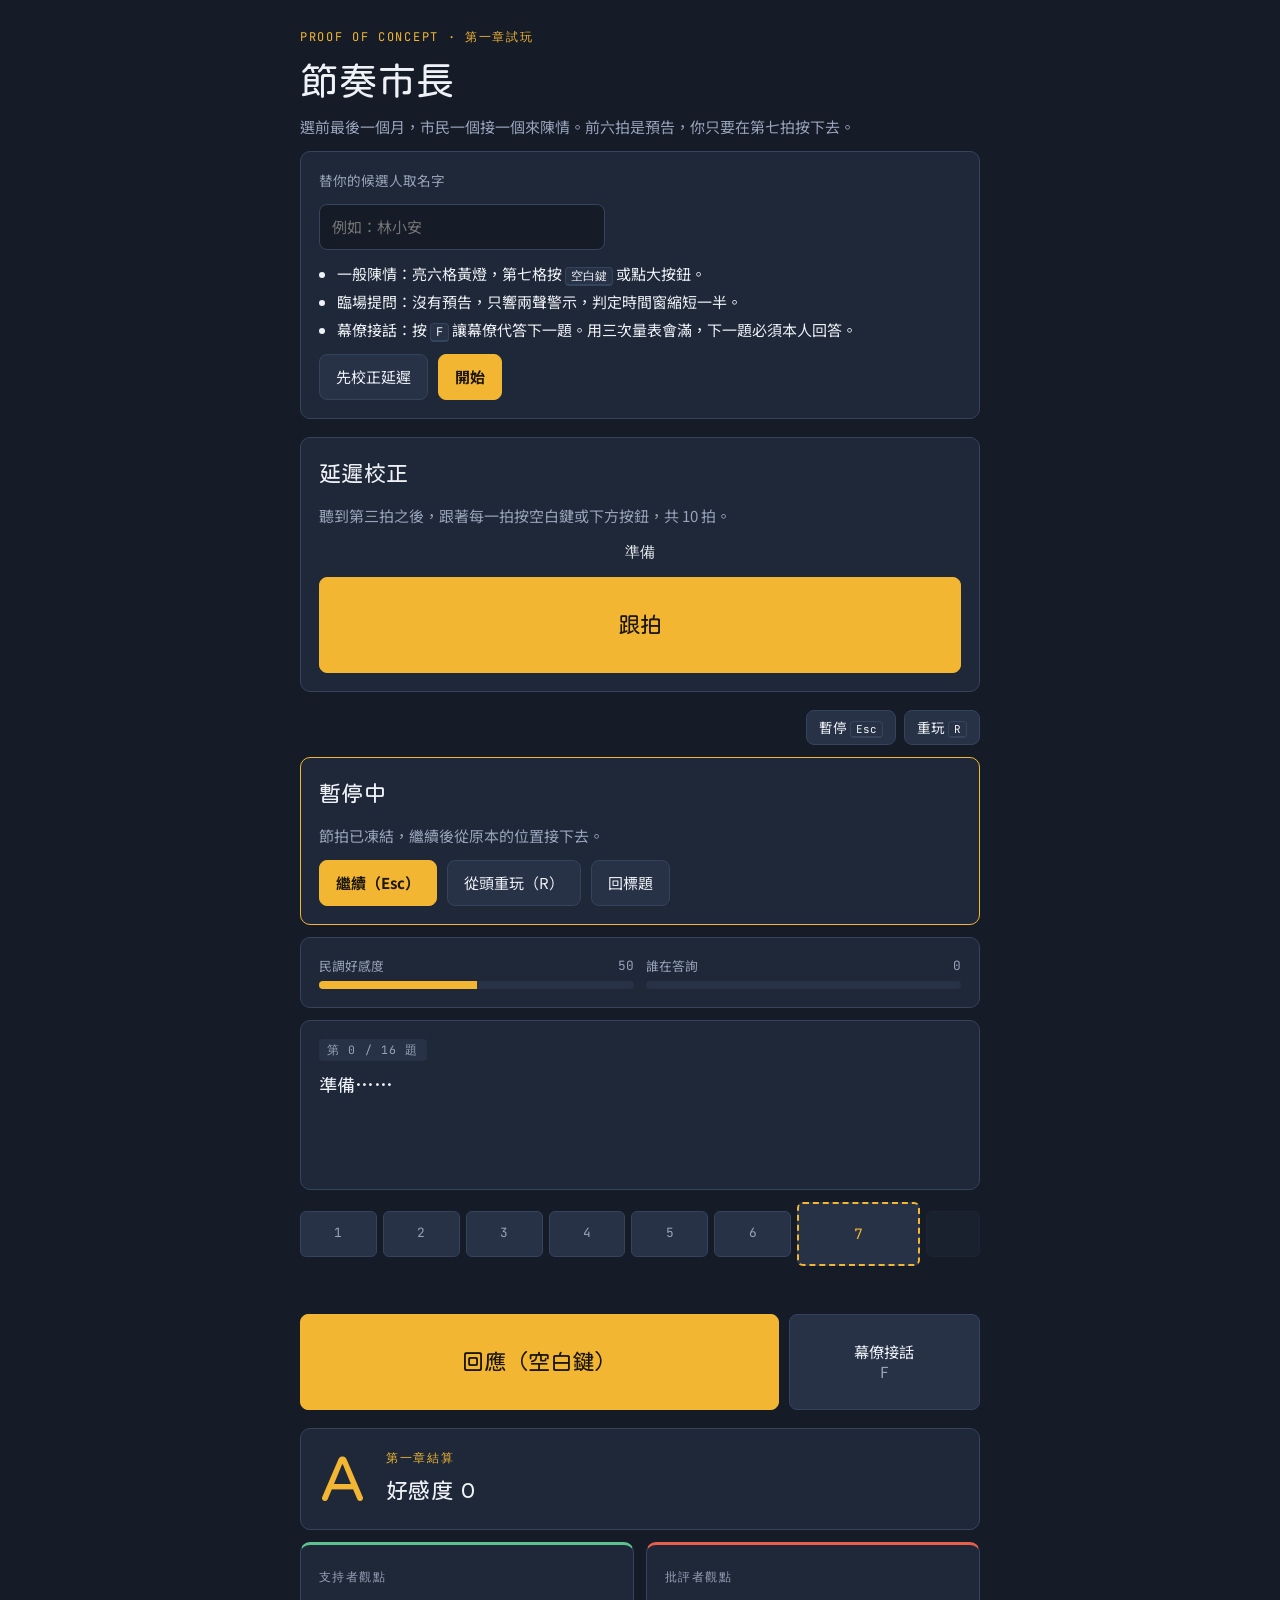
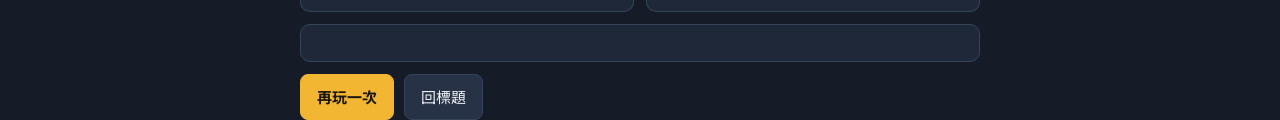
==== index.html @ 168430ee "節奏市長第一章 PoC：模組化、JSON 譜面、暫停與重玩 Co-Authored-By: Claude Opus 5.5 <noreply@anthropic.com>" ====
<!doctype html>
<html lang="zh-Hant">
<meta charset="utf-8">
<meta name="viewport" content="width=device-width, initial-scale=1">
<title>節奏市長 PoC</title>
<meta name="claude:viewport-fit-sides" content="cover">
<link rel="stylesheet" href="https://fonts.googleapis.com/css2?family=Huninn&family=Noto+Sans+TC:wght@400;700&family=JetBrains+Mono:wght@500;700&display=swap">
<link rel="stylesheet" href="style.css">

<div class="wrap">

  <!-- Title -->
  <section id="scr-title" class="stack">
    <div class="stack">
      <span class="eyebrow">Proof of concept · 第一章試玩</span>
      <h1>節奏市長</h1>
      <p class="muted">選前最後一個月，市民一個接一個來陳情。前六拍是預告，你只要在第七拍按下去。</p>
    </div>
    <div class="panel stack">
      <label for="name">替你的候選人取名字</label>
      <input id="name" type="text" maxlength="8" placeholder="例如：林小安" autocomplete="off">
      <ul class="how">
        <li>一般陳情：亮六格黃燈，第七格按 <kbd>空白鍵</kbd> 或點大按鈕。</li>
        <li>臨場提問：沒有預告，只響兩聲警示，判定時間窗縮短一半。</li>
        <li>幕僚接話：按 <kbd>F</kbd> 讓幕僚代答下一題。用三次量表會滿，下一題必須本人回答。</li>
      </ul>
      <div class="row">
        <button id="btn-calib">先校正延遲</button>
        <button id="btn-start" class="primary">開始</button>
        <span id="calib-note" class="muted mono"></span>
      </div>
    </div>
  </section>

  <!-- Calibration -->
  <section id="scr-calib" class="panel stack" hidden>
    <h2>延遲校正</h2>
    <p class="muted">聽到第三拍之後，跟著每一拍按空白鍵或下方按鈕，共 10 拍。</p>
    <div id="calib-count" class="fb mono">準備</div>
    <button id="calib-tap" class="press">跟拍</button>
  </section>

  <!-- Play -->
  <section id="scr-play" class="stack" hidden>
    <div class="row toolbar">
      <button id="btn-pause" class="small">暫停 <kbd>Esc</kbd></button>
      <button id="btn-restart" class="small">重玩 <kbd>R</kbd></button>
    </div>
    <div id="pause" class="panel stack pause" hidden>
      <h2>暫停中</h2>
      <p class="muted">節拍已凍結，繼續後從原本的位置接下去。</p>
      <div class="row">
        <button id="btn-resume" class="primary">繼續（Esc）</button>
        <button id="btn-restart2">從頭重玩（R）</button>
        <button id="btn-quit">回標題</button>
      </div>
    </div>
    <div class="hud panel">
      <div class="meter"><div class="lbl"><span>民調好感度</span><span id="fav-n" class="mono">50</span></div><div class="bar"><i id="fav-bar"></i></div></div>
      <div class="meter"><div class="lbl"><span>誰在答詢</span><span id="aide-n" class="mono">0</span></div><div id="aide-wrap" class="bar aide"><i id="aide-bar" style="width:0"></i></div></div>
    </div>
    <div id="banner" class="banner" hidden></div>
    <div class="panel card">
      <span id="tag" class="tag">第 0 / 16 題</span>
      <p id="ask" class="ask">準備……</p>
      <p id="reply" class="reply"></p>
    </div>
    <div id="track" class="track" aria-hidden="true"></div>
    <div id="fb" class="fb"></div>
    <div class="controls">
      <button id="btn-press" class="press">回應（空白鍵）</button>
      <button id="btn-aide" class="aidebtn">幕僚接話<br><span class="muted">F</span></button>
    </div>
  </section>

  <!-- Result -->
  <section id="scr-result" class="stack" hidden>
    <div class="panel row" style="gap:20px">
      <div id="grade" class="grade">A</div>
      <div class="stack" style="gap:4px;min-width:0">
        <span class="eyebrow">第一章結算</span>
        <h2 id="res-title">好感度 0</h2>
      </div>
    </div>
    <div class="heads">
      <div class="panel head pro"><span class="who">支持者觀點</span><p id="h-pro"></p></div>
      <div class="panel head con"><span class="who">批評者觀點</span><p id="h-con"></p></div>
    </div>
    <div class="panel"><table class="stats"><tbody id="stats"></tbody></table></div>
    <div class="row"><button id="btn-again" class="primary">再玩一次</button><button id="btn-home">回標題</button></div>
  </section>
</div>

<script type="module" src="js/main.js"></script>
---- style.css ----
/* Layout: one narrow column like a council-hall night board — HUD on top, the citizen card, the 8-cell beat track, one big press button. */
:root{
  --ink:#151b27; --panel:#1f2838; --panel-2:#273246; --line:#36435c;
  --text:#eef1f6; --muted:#97a3ba;
  --signal:#f2b632; --alert:#e8604c; --ok:#5cc28f; --aide:#7fa6e8;
  --f-display:"Huninn","Noto Sans TC","PingFang TC","Microsoft JhengHei",sans-serif;
  --f-body:"Noto Sans TC","PingFang TC","Microsoft JhengHei",sans-serif;
  --f-mono:"JetBrains Mono",ui-monospace,Menlo,monospace;
  color-scheme:dark;
}
html,body{height:100%}
body{background:var(--ink);color:var(--text);font-family:var(--f-body);font-size:15px;line-height:1.6;
  padding-left:max(16px,env(safe-area-inset-left,0px));padding-right:max(16px,env(safe-area-inset-right,0px));padding-block:20px;
  -webkit-user-select:none;user-select:none;touch-action:manipulation}
.wrap{max-width:680px;margin:0 auto;display:flex;flex-direction:column;gap:18px}
h1,h2{font-family:var(--f-display);font-weight:400;margin:0;text-wrap:balance;letter-spacing:.02em}
h1{font-size:2.4rem;line-height:1.15}
h2{font-size:1.4rem}
p{margin:0}
.eyebrow{font-size:.75rem;letter-spacing:.14em;color:var(--signal);text-transform:uppercase;font-family:var(--f-mono)}
.muted{color:var(--muted)}
.panel{background:var(--panel);border:1px solid var(--line);border-radius:10px;padding:18px}
.stack{display:flex;flex-direction:column;gap:12px}
.row{display:flex;gap:10px;flex-wrap:wrap;align-items:center}
button{font:inherit;color:inherit;cursor:pointer;border-radius:8px;border:1px solid var(--line);background:var(--panel-2);padding:10px 16px}
button:focus-visible,input:focus-visible{outline:2px solid var(--signal);outline-offset:2px}
button.primary{background:var(--signal);color:#1b1608;border-color:var(--signal);font-weight:700}
input[type=text]{font:inherit;color:var(--text);background:var(--ink);border:1px solid var(--line);border-radius:8px;padding:10px 12px;width:100%;max-width:260px}
label{font-size:.85rem;color:var(--muted)}
kbd{font-family:var(--f-mono);font-size:.8em;border:1px solid var(--line);border-bottom-width:2px;border-radius:4px;padding:0 5px;background:var(--panel-2)}
ul.how{margin:0;padding-left:1.2em;display:flex;flex-direction:column;gap:4px}
.mono{font-family:var(--f-mono);font-variant-numeric:tabular-nums}

/* HUD */
.hud{display:grid;grid-template-columns:1fr 1fr;gap:12px}
.meter{display:flex;flex-direction:column;gap:4px;min-width:0}
.meter .lbl{display:flex;justify-content:space-between;font-size:.8rem;color:var(--muted)}
.bar{height:8px;border-radius:4px;background:var(--panel-2);overflow:hidden}
.bar i{display:block;height:100%;width:50%;background:var(--signal);transition:width .2s}
.bar.aide i{background:var(--aide)}
.bar.full i{background:var(--alert)}

/* Citizen card */
.card{min-height:132px;display:flex;flex-direction:column;gap:10px}
.tag{align-self:flex-start;font-size:.72rem;letter-spacing:.1em;font-family:var(--f-mono);padding:2px 8px;border-radius:4px;background:var(--panel-2);color:var(--muted)}
.tag.s{background:var(--alert);color:#fff}
.tag.a{background:var(--aide);color:#0e1a2e}
.ask{font-size:1.15rem;font-family:var(--f-display)}
.reply{font-size:.95rem;color:var(--muted);min-height:1.6em}
.reply.good{color:var(--ok)}.reply.bad{color:var(--alert)}.reply.aide{color:var(--aide)}

/* Beat track */
.track{display:grid;grid-template-columns:repeat(6,1fr) 1.6fr .7fr;gap:6px;align-items:center}
.cell{height:44px;border-radius:6px;background:var(--panel-2);border:1px solid var(--line);display:grid;place-items:center;
  font-family:var(--f-mono);font-size:.8rem;color:var(--muted);transition:background .06s,transform .06s}
.cell.on{background:var(--signal);color:#1b1608;border-color:var(--signal)}
.cell.hid{opacity:.35}
.cell.alarm.on{background:var(--alert);border-color:var(--alert);color:#fff}
.cell.target{height:60px;border:2px dashed var(--signal);color:var(--signal);font-size:.9rem}
.cell.target.now{transform:scale(1.06)}
.cell.target.r-perfect{background:var(--ok);border-style:solid;border-color:var(--ok);color:#0b2116}
.cell.target.r-good{background:color-mix(in srgb,var(--ok) 55%,var(--panel-2));border-style:solid;color:#0b2116}
.cell.target.r-miss{background:var(--alert);border-style:solid;border-color:var(--alert);color:#fff}
.cell.target.r-assist{background:var(--aide);border-style:solid;border-color:var(--aide);color:#0e1a2e}
.cell.rest{opacity:.25}
.fb{text-align:center;font-family:var(--f-mono);min-height:1.6em;font-size:.95rem}

.controls{display:grid;grid-template-columns:3fr 1.2fr;gap:10px}
.press{height:96px;font-family:var(--f-display);font-size:1.4rem;background:var(--signal);color:#1b1608;border-color:var(--signal)}
.press.hit{filter:brightness(1.25)}
.aidebtn{height:96px;font-size:.95rem;line-height:1.3}
.aidebtn[disabled]{opacity:.4;cursor:not-allowed}
.banner{background:color-mix(in srgb,var(--alert) 22%,var(--panel));border:1px solid var(--alert);border-radius:8px;padding:10px 14px;font-size:.92rem}

/* Result */
.grade{font-family:var(--f-display);font-size:4rem;line-height:1;color:var(--signal)}
.stats{width:100%;border-collapse:collapse;font-variant-numeric:tabular-nums}
.stats td{padding:6px 0;border-bottom:1px solid var(--line)}
.stats td:last-child{text-align:right;font-family:var(--f-mono)}
.heads{display:grid;grid-template-columns:1fr 1fr;gap:12px}
.head{min-width:0}
.head .who{font-size:.75rem;letter-spacing:.12em;font-family:var(--f-mono);color:var(--muted)}
.head p{font-family:var(--f-display);font-size:1.05rem;margin-top:6px}
.head.pro{border-top:3px solid var(--ok)}.head.con{border-top:3px solid var(--alert)}
@media (max-width:520px){.hud,.heads{grid-template-columns:1fr} h1{font-size:2rem} .controls{grid-template-columns:2fr 1fr}}
@media (prefers-reduced-motion:reduce){*{transition:none!important}}

/* Pause / restart */
.toolbar{justify-content:flex-end;gap:8px}
button.small{padding:6px 12px;font-size:.85rem}
.pause{border-color:var(--signal)}
#scr-play.paused .hud,#scr-play.paused .card,#scr-play.paused .track,#scr-play.paused .controls{opacity:.35;pointer-events:none}
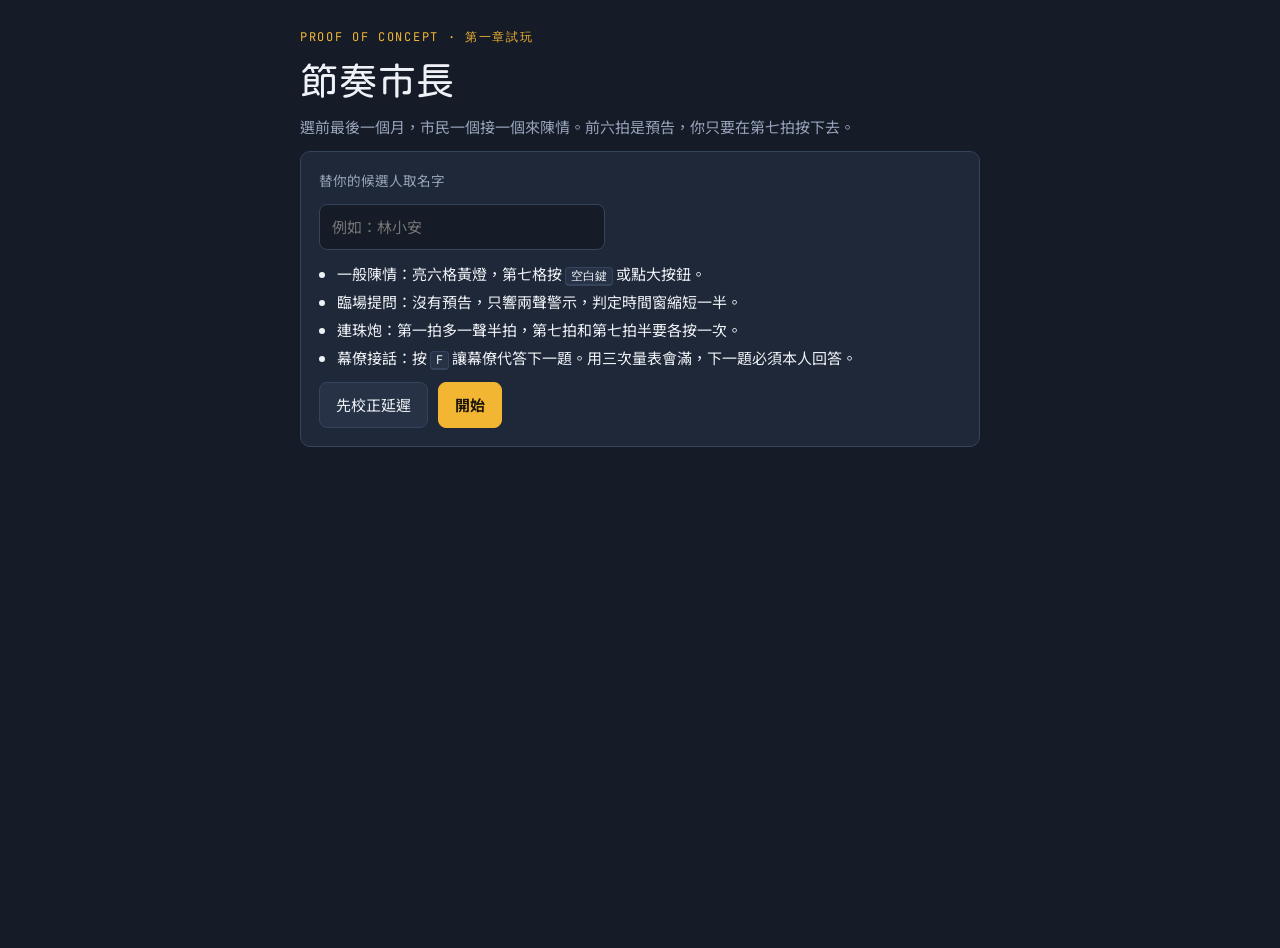
==== commit c51a855d: "連珠炮拍型、四段式伴奏、漫畫格畫面；修正 hidden 畫面重疊 Co-Authored-By: Claude Opus 5.5 <noreply@anthropic.com>" ====
--- a/index.html
+++ b/index.html
@@ -22,6 +22,7 @@
       <ul class="how">
         <li>一般陳情：亮六格黃燈，第七格按 <kbd>空白鍵</kbd> 或點大按鈕。</li>
         <li>臨場提問：沒有預告，只響兩聲警示，判定時間窗縮短一半。</li>
+        <li>連珠炮：第一拍多一聲半拍，第七拍和第七拍半要各按一次。</li>
         <li>幕僚接話：按 <kbd>F</kbd> 讓幕僚代答下一題。用三次量表會滿，下一題必須本人回答。</li>
       </ul>
       <div class="row">
@@ -60,9 +61,15 @@
       <div class="meter"><div class="lbl"><span>誰在答詢</span><span id="aide-n" class="mono">0</span></div><div id="aide-wrap" class="bar aide"><i id="aide-bar" style="width:0"></i></div></div>
     </div>
     <div id="banner" class="banner" hidden></div>
-    <div class="panel card">
+    <div id="comic" class="comic">
+      <img id="scene-img" class="scene-img" alt="" hidden>
+      <div id="caption" class="caption">第一章</div>
       <span id="tag" class="tag">第 0 / 16 題</span>
-      <p id="ask" class="ask">準備……</p>
+      <div class="scene">
+        <div id="portrait" class="portrait" aria-hidden="true"></div>
+        <div class="bubble"><span id="who" class="who-lbl"></span><p id="ask" class="ask">準備……</p></div>
+      </div>
+      <div id="burst" class="burst" aria-hidden="true"></div>
       <p id="reply" class="reply"></p>
     </div>
     <div id="track" class="track" aria-hidden="true"></div>
--- a/style.css
+++ b/style.css
@@ -1,3 +1,4 @@
+[hidden]{display:none!important}
 /* Layout: one narrow column like a council-hall night board — HUD on top, the citizen card, the 8-cell beat track, one big press button. */
 :root{
   --ink:#151b27; --panel:#1f2838; --panel-2:#273246; --line:#36435c;
@@ -89,4 +90,40 @@
 .toolbar{justify-content:flex-end;gap:8px}
 button.small{padding:6px 12px;font-size:.85rem}
 .pause{border-color:var(--signal)}
-#scr-play.paused .hud,#scr-play.paused .card,#scr-play.paused .track,#scr-play.paused .controls{opacity:.35;pointer-events:none}
+#scr-play.paused .hud,#scr-play.paused .comic,#scr-play.paused .track,#scr-play.paused .controls{opacity:.35;pointer-events:none}
+
+/* Comic panel — 美式漫畫格：粗黑框、網點底、對話泡泡、狀聲詞 */
+.comic{position:relative;overflow:hidden;min-height:250px;display:flex;flex-direction:column;gap:10px;padding:14px 16px 16px;
+  border:4px solid #05070b;border-radius:4px;box-shadow:6px 6px 0 #05070b;
+  --tone:var(--signal);
+  background:
+    radial-gradient(circle at 1px 1px,color-mix(in srgb,var(--tone) 38%,transparent) 1.4px,transparent 1.6px) 0 0/9px 9px,
+    radial-gradient(ellipse at 20% 110%,color-mix(in srgb,var(--tone) 45%,var(--panel)) 0,var(--panel) 70%);
+  transition:transform .08s}
+.comic.t-S{--tone:var(--alert)}.comic.t-D{--tone:var(--ok)}.comic.t-A{--tone:var(--aide)}
+.comic.pulse{transform:scale(1.012)}
+.comic.shake{animation:shake .25s}
+@keyframes shake{25%{transform:translateX(-5px) rotate(-.4deg)}75%{transform:translateX(5px) rotate(.4deg)}}
+.scene-img{position:absolute;inset:0;width:100%;height:100%;object-fit:cover;opacity:.55;z-index:0}
+.comic>*:not(.scene-img):not(.burst){position:relative;z-index:1}
+.burst{z-index:2}
+.caption{align-self:flex-start;background:#f5e7b8;color:#1b1608;font-family:var(--f-display);font-size:.85rem;padding:2px 10px;border:2px solid #05070b;box-shadow:2px 2px 0 #05070b;transform:rotate(-1deg)}
+.scene{display:flex;gap:12px;align-items:flex-end}
+.portrait{flex:0 0 112px;height:128px}
+.portrait svg{width:100%;height:100%;display:block;filter:drop-shadow(3px 3px 0 #05070b)}
+.bubble{position:relative;flex:1;min-width:0;background:#fffdf5;color:#141414;border:3px solid #05070b;border-radius:18px;padding:10px 14px;margin-bottom:34px}
+.bubble::before{content:"";position:absolute;left:-17px;bottom:14px;border:9px solid transparent;border-right:14px solid #05070b}
+.bubble::after{content:"";position:absolute;left:-10px;bottom:16px;border:7px solid transparent;border-right:10px solid #fffdf5}
+.t-S .bubble{border-radius:4px;transform:rotate(-.6deg)}
+.who-lbl{font-family:var(--f-mono);font-size:.7rem;letter-spacing:.08em;color:#6a5a2a}
+.comic .ask{color:#141414}
+.comic .reply{background:rgba(5,7,11,.72);border-radius:6px;padding:4px 10px;min-height:2em}
+.burst{position:absolute;right:14px;top:44px;font-family:var(--f-display);font-size:2.6rem;line-height:1;color:var(--signal);
+  -webkit-text-stroke:2px #05070b;text-shadow:4px 4px 0 #05070b;transform:rotate(-8deg) scale(0);opacity:0;pointer-events:none}
+.burst.go{animation:pow .55s ease-out}
+.burst.perfect{color:var(--signal)}.burst.good{color:var(--ok)}.burst.miss{color:var(--alert)}
+@keyframes pow{0%{transform:rotate(-8deg) scale(.3);opacity:1}25%{transform:rotate(-8deg) scale(1.15);opacity:1}100%{transform:rotate(-8deg) scale(1);opacity:0}}
+.cell.half{background:linear-gradient(90deg,var(--panel-2) 50%,color-mix(in srgb,var(--ok) 40%,var(--panel-2)) 50%)}
+.cell.half.on{background:linear-gradient(90deg,var(--signal) 50%,var(--ok) 50%)}
+@media (max-width:520px){.portrait{flex-basis:84px;height:100px}.burst{font-size:2rem}}
+@media (prefers-reduced-motion:reduce){.comic.shake,.burst.go{animation:none}.burst.go{opacity:1;transform:rotate(-8deg) scale(1)}}
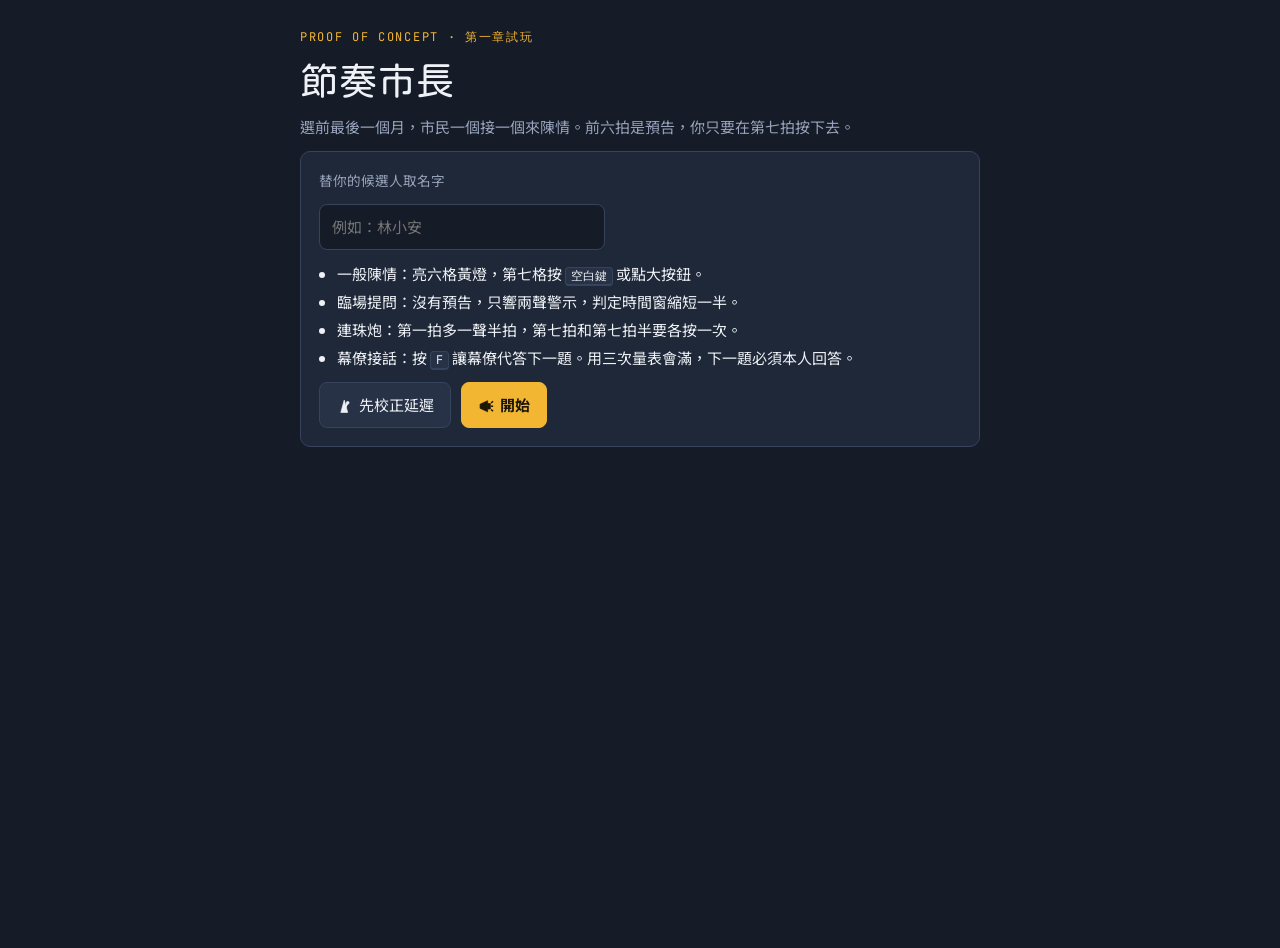
==== commit 8503030d: "按鈕角色美術與圖示；四個段落舞台動畫與段落轉場 Co-Authored-By: Claude Opus 5.5 <noreply@anthropic.com>" ====
--- a/index.html
+++ b/index.html
@@ -26,8 +26,8 @@
         <li>幕僚接話：按 <kbd>F</kbd> 讓幕僚代答下一題。用三次量表會滿，下一題必須本人回答。</li>
       </ul>
       <div class="row">
-        <button id="btn-calib">先校正延遲</button>
-        <button id="btn-start" class="primary">開始</button>
+        <button id="btn-calib" data-icon="calib">先校正延遲</button>
+        <button id="btn-start" class="primary" data-icon="start">開始</button>
         <span id="calib-note" class="muted mono"></span>
       </div>
     </div>
@@ -44,16 +44,17 @@
   <!-- Play -->
   <section id="scr-play" class="stack" hidden>
     <div class="row toolbar">
-      <button id="btn-pause" class="small">暫停 <kbd>Esc</kbd></button>
-      <button id="btn-restart" class="small">重玩 <kbd>R</kbd></button>
+      <button id="btn-pause" class="small" data-icon="pause">暫停 <kbd>Esc</kbd></button>
+      <button id="btn-restart" class="small" data-icon="restart">重玩 <kbd>R</kbd></button>
+      <button id="btn-home2" class="small" data-icon="home">回標題</button>
     </div>
     <div id="pause" class="panel stack pause" hidden>
       <h2>暫停中</h2>
       <p class="muted">節拍已凍結，繼續後從原本的位置接下去。</p>
       <div class="row">
-        <button id="btn-resume" class="primary">繼續（Esc）</button>
-        <button id="btn-restart2">從頭重玩（R）</button>
-        <button id="btn-quit">回標題</button>
+        <button id="btn-resume" class="primary" data-icon="play">繼續（Esc）</button>
+        <button id="btn-restart2" data-icon="restart">從頭重玩（R）</button>
+        <button id="btn-quit" data-icon="home">回標題</button>
       </div>
     </div>
     <div class="hud panel">
@@ -62,7 +63,9 @@
     </div>
     <div id="banner" class="banner" hidden></div>
     <div id="comic" class="comic">
+      <div id="stage" class="stage" aria-hidden="true"></div>
       <img id="scene-img" class="scene-img" alt="" hidden>
+      <div id="slam" class="slam" aria-hidden="true"></div>
       <div id="caption" class="caption">第一章</div>
       <span id="tag" class="tag">第 0 / 16 題</span>
       <div class="scene">
@@ -70,13 +73,14 @@
         <div class="bubble"><span id="who" class="who-lbl"></span><p id="ask" class="ask">準備……</p></div>
       </div>
       <div id="burst" class="burst" aria-hidden="true"></div>
+      <div id="double" class="double" aria-hidden="true"><b>按兩下！</b><span class="taps"><i></i><i></i></span></div>
       <p id="reply" class="reply"></p>
     </div>
     <div id="track" class="track" aria-hidden="true"></div>
     <div id="fb" class="fb"></div>
     <div class="controls">
-      <button id="btn-press" class="press">回應（空白鍵）</button>
-      <button id="btn-aide" class="aidebtn">幕僚接話<br><span class="muted">F</span></button>
+      <button id="btn-press" class="press"><span id="fig-cand" class="fig-wrap"></span><span class="lbl">回應<small>空白鍵</small></span></button>
+      <button id="btn-aide" class="aidebtn"><span id="fig-aide" class="fig-wrap"></span><span class="lbl">幕僚接話<small>F</small></span></button>
     </div>
   </section>
 
@@ -94,7 +98,7 @@
       <div class="panel head con"><span class="who">批評者觀點</span><p id="h-con"></p></div>
     </div>
     <div class="panel"><table class="stats"><tbody id="stats"></tbody></table></div>
-    <div class="row"><button id="btn-again" class="primary">再玩一次</button><button id="btn-home">回標題</button></div>
+    <div class="row"><button id="btn-again" class="primary" data-icon="restart">再玩一次</button><button id="btn-home" data-icon="home">回標題</button></div>
   </section>
 </div>
 
--- a/style.css
+++ b/style.css
@@ -105,7 +105,7 @@
 .comic.shake{animation:shake .25s}
 @keyframes shake{25%{transform:translateX(-5px) rotate(-.4deg)}75%{transform:translateX(5px) rotate(.4deg)}}
 .scene-img{position:absolute;inset:0;width:100%;height:100%;object-fit:cover;opacity:.55;z-index:0}
-.comic>*:not(.scene-img):not(.burst){position:relative;z-index:1}
+.comic>*:not(.scene-img):not(.burst):not(.stage):not(.slam):not(.double){position:relative;z-index:1}
 .burst{z-index:2}
 .caption{align-self:flex-start;background:#f5e7b8;color:#1b1608;font-family:var(--f-display);font-size:.85rem;padding:2px 10px;border:2px solid #05070b;box-shadow:2px 2px 0 #05070b;transform:rotate(-1deg)}
 .scene{display:flex;gap:12px;align-items:flex-end}
@@ -127,3 +127,98 @@
 .cell.half.on{background:linear-gradient(90deg,var(--signal) 50%,var(--ok) 50%)}
 @media (max-width:520px){.portrait{flex-basis:84px;height:100px}.burst{font-size:2rem}}
 @media (prefers-reduced-motion:reduce){.comic.shake,.burst.go{animation:none}.burst.go{opacity:1;transform:rotate(-8deg) scale(1)}}
+
+/* 連珠炮大提示：「按兩下！」＋兩顆依序敲下的按鍵 */
+.double{position:absolute;left:50%;top:50%;z-index:3;display:flex;flex-direction:column;align-items:center;gap:6px;pointer-events:none;
+  transform:translate(-50%,-50%) scale(0);opacity:0}
+.double b{font-family:var(--f-display);font-weight:400;font-size:3rem;line-height:1;color:var(--ok);white-space:nowrap;
+  -webkit-text-stroke:2px #05070b;text-shadow:5px 5px 0 #05070b;transform:rotate(-6deg)}
+.double .taps{display:flex;gap:14px}
+.double .taps i{width:34px;height:34px;border-radius:50%;background:var(--ok);border:3px solid #05070b;box-shadow:3px 3px 0 #05070b}
+.double.show{animation:dbl-in 1.6s ease-out forwards}
+.double.show .taps i{animation:tap .4s ease-in-out 3}
+.double.show .taps i:nth-child(2){animation-delay:.2s}
+.double.urgent{animation-duration:.9s}
+.double.urgent b{color:var(--signal)}
+@keyframes dbl-in{0%{transform:translate(-50%,-50%) scale(.2);opacity:0}15%{transform:translate(-50%,-50%) scale(1.15);opacity:1}
+  25%{transform:translate(-50%,-50%) scale(1)}80%{opacity:1}100%{transform:translate(-50%,-50%) scale(1);opacity:0}}
+@keyframes tap{50%{transform:translateY(8px) scale(.85);box-shadow:0 0 0 #05070b}}
+.comic.t-D{outline:3px dashed var(--ok);outline-offset:-10px}
+.cell.target.dbl{background:repeating-linear-gradient(90deg,transparent 0 46%,color-mix(in srgb,var(--ok) 35%,transparent) 46% 54%,transparent 54%);border-color:var(--ok);color:var(--ok);font-size:1rem}
+.cell.target.dbl.now{animation:tap .3s 2}
+@media (max-width:520px){.double b{font-size:2.2rem}}
+@media (prefers-reduced-motion:reduce){.double.show{animation:none;opacity:1;transform:translate(-50%,-50%)}.double.show .taps i{animation:none}}
+
+/* ---- 按鈕美術 ---- */
+button .ico{width:1.1em;height:1.1em;vertical-align:-.18em;margin-right:.4em}
+.press,.aidebtn{display:flex;align-items:flex-end;justify-content:center;gap:10px;overflow:hidden;position:relative;padding:0 12px;
+  border:3px solid #05070b;box-shadow:4px 4px 0 #05070b;border-radius:6px}
+.press{background:
+  radial-gradient(circle at 1px 1px,rgba(5,7,11,.18) 1.3px,transparent 1.5px) 0 0/8px 8px,var(--signal)}
+.aidebtn{background:radial-gradient(circle at 1px 1px,rgba(127,166,232,.25) 1.3px,transparent 1.5px) 0 0/8px 8px,var(--panel-2)}
+.press:active,.press.hit{transform:translate(2px,2px);box-shadow:2px 2px 0 #05070b}
+.fig-wrap{width:84px;height:92px;flex:none;align-self:flex-end}
+.fig{width:100%;height:100%;display:block}
+.press .lbl,.aidebtn .lbl{display:flex;flex-direction:column;align-self:center;line-height:1.15;text-align:left}
+.press .lbl small,.aidebtn .lbl small{font-family:var(--f-mono);font-size:.7rem;opacity:.65}
+.press .lbl{font-family:var(--f-display);font-size:1.5rem}
+.aidebtn .lbl{font-size:.95rem}
+.fig .arm{transform-origin:70px 74px;transition:transform .08s}
+.press.hit .fig .arm{transform:rotate(-14deg) translateY(-6px)}
+.press.hit .fig.cand{animation:hop .18s}
+.fig.aide .clip{transform-origin:67px 98px}
+.aidebtn.act .fig.aide{animation:aidego .7s ease-out}
+.aidebtn.act .fig.aide .clip{animation:flip .7s ease-out}
+.aidebtn[disabled] .fig.aide{filter:grayscale(1) brightness(.7)}
+.aidebtn[disabled] .lbl::after{content:"（不能用）";font-size:.7rem;color:var(--muted)}
+@keyframes hop{50%{transform:translateY(-6px)}}
+@keyframes aidego{0%{transform:translateX(30px);opacity:.3}40%{transform:translateX(-4px);opacity:1}100%{transform:none}}
+@keyframes flip{30%{transform:rotate(-25deg)}60%{transform:rotate(8deg)}}
+@media (max-width:520px){.fig-wrap{width:60px;height:72px}.press .lbl{font-size:1.15rem}.aidebtn .fig-wrap{display:none}}
+
+/* ---- 段落舞台：漫畫格最底層的背景動畫 ---- */
+.stage{position:absolute;inset:0;z-index:0;opacity:.55;pointer-events:none}
+.stage svg{width:100%;height:100%;display:block}
+.stage *{transform-box:fill-box}
+/* 0 社區走讀 */
+.stage .win{opacity:.15;animation:win calc(var(--beat,.6s)*8) steps(1) infinite;animation-delay:calc(var(--dl)*1s)}
+@keyframes win{0%{opacity:.15}35%{opacity:.95}70%{opacity:.15}}
+.stage .glow{animation:flick calc(var(--beat,.6s)*4) infinite}
+@keyframes flick{0%,100%{opacity:.25}48%{opacity:.25}50%{opacity:.05}53%{opacity:.3}}
+.stage .scoot{animation:ride var(--d) linear infinite;animation-delay:var(--dl)}
+@keyframes ride{from{transform:translateX(-60px)}to{transform:translateX(660px)}}
+/* 1 菜市場 */
+.stage .bulb{transform-box:view-box;transition:transform calc(var(--beat,.6s)*.9) ease-in-out;transform:rotate(10deg)}
+.stage.odd .bulb{transform:rotate(-10deg)}
+.stage .steam{opacity:0;animation:steam 1.8s ease-out infinite;animation-delay:calc(var(--dl)*1s)}
+@keyframes steam{0%{opacity:0;transform:translateY(10px)}30%{opacity:.8}100%{opacity:0;transform:translateY(-30px)}}
+/* 2 電視辯論 */
+.stage .beam{transform-box:view-box;animation:sweepL calc(var(--beat,.6s)*8) ease-in-out infinite alternate}
+.stage .beam.l{transform-origin:60px 0}.stage .beam.r{transform-origin:540px 0;animation-name:sweepR}
+@keyframes sweepL{from{transform:rotate(-14deg)}to{transform:rotate(30deg)}}
+@keyframes sweepR{from{transform:rotate(14deg)}to{transform:rotate(-30deg)}}
+.stage .onair,.stage .rec{animation:blink calc(var(--beat,.6s)*2) steps(1) infinite}
+@keyframes blink{50%{opacity:.35}}
+/* 3 選前之夜 */
+.stage .fw{transform-box:view-box;opacity:0;animation:fw calc(var(--beat,.6s)*4) ease-out infinite;animation-delay:calc(var(--dl)*1s)}
+@keyframes fw{0%{opacity:1;transform:scale(.1)}60%{opacity:1;transform:scale(1)}100%{opacity:0;transform:scale(1.15)}}
+.stage.beat .fan:not(.odd){animation:hop calc(var(--beat,.6s)*.5)}
+.stage.beat.odd .fan.odd{animation:hop calc(var(--beat,.6s)*.5)}
+.stage .stick{transform-box:view-box;transition:transform calc(var(--beat,.6s)*.8);transform:rotate(-18deg)}
+.stage.odd .stick{transform:rotate(18deg)}
+/* 有插圖時壓低舞台 */
+.comic:has(.scene-img:not([hidden])) .stage{opacity:.2}
+
+/* 段落轉場：大字甩進來 */
+.slam{position:absolute;inset:0;z-index:4;display:flex;flex-direction:column;align-items:center;justify-content:center;pointer-events:none;
+  font-family:var(--f-display);font-size:2.2rem;color:#fffdf5;-webkit-text-stroke:2px #05070b;text-shadow:5px 5px 0 #05070b;text-align:center;
+  background:repeating-conic-gradient(from 0deg at 50% 55%,color-mix(in srgb,var(--tone) 70%,transparent) 0 8deg,transparent 8deg 16deg);
+  opacity:0;visibility:hidden}
+.slam small{font-family:var(--f-mono);font-size:.9rem;-webkit-text-stroke:0;text-shadow:none;background:#05070b;color:var(--signal);padding:2px 10px;margin-bottom:6px}
+.slam.go{visibility:visible;animation:slam 1.1s ease-out forwards}
+/* 段落第一題就是連珠炮時，「按兩下！」等轉場大字退場後才出現 */
+.double.show.late{animation-delay:1s}
+@keyframes slam{0%{opacity:0;transform:scale(2.2) rotate(-8deg)}14%{opacity:1;transform:scale(.95) rotate(-3deg)}22%{transform:scale(1) rotate(-3deg)}65%{opacity:1}100%{opacity:0;transform:scale(1) rotate(-3deg)}}
+@media (max-width:520px){.slam{font-size:1.5rem}}
+@media (prefers-reduced-motion:reduce){.stage *{animation:none!important;transition:none!important}.slam.go{animation-duration:1.1s;animation-name:fadeonly}
+  @keyframes fadeonly{0%,80%{opacity:1}100%{opacity:0}}}
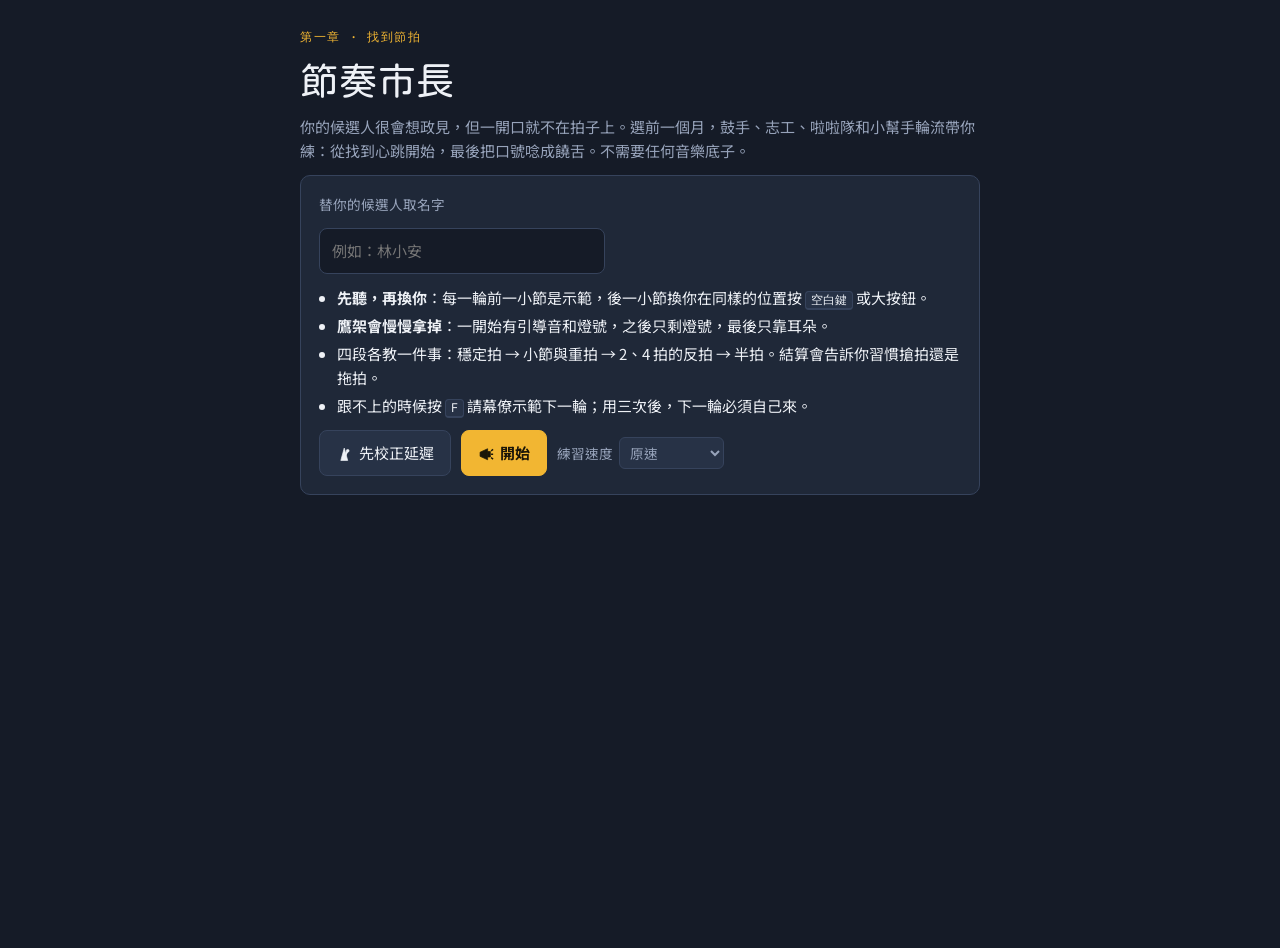
==== commit 43e22f6a: "定位改為節拍教學：第一章四段課程、鷹架漸退、命名時刻、節奏體檢、練習速度 Co-Authored-By: Claude Opus 5.5 <noreply@anthropic.com>" ====
--- a/index.html
+++ b/index.html
@@ -2,7 +2,7 @@
 <html lang="zh-Hant">
 <meta charset="utf-8">
 <meta name="viewport" content="width=device-width, initial-scale=1">
-<title>節奏市長 PoC</title>
+<title>節奏市長</title>
 <meta name="claude:viewport-fit-sides" content="cover">
 <link rel="stylesheet" href="https://fonts.googleapis.com/css2?family=Huninn&family=Noto+Sans+TC:wght@400;700&family=JetBrains+Mono:wght@500;700&display=swap">
 <link rel="stylesheet" href="style.css">
@@ -12,22 +12,25 @@
   <!-- Title -->
   <section id="scr-title" class="stack">
     <div class="stack">
-      <span class="eyebrow">Proof of concept · 第一章試玩</span>
+      <span class="eyebrow">第一章 · 找到節拍</span>
       <h1>節奏市長</h1>
-      <p class="muted">選前最後一個月，市民一個接一個來陳情。前六拍是預告，你只要在第七拍按下去。</p>
+      <p class="muted">你的候選人很會想政見，但一開口就不在拍子上。選前一個月，鼓手、志工、啦啦隊和小幫手輪流帶你練：從找到心跳開始，最後把口號唸成饒舌。不需要任何音樂底子。</p>
     </div>
     <div class="panel stack">
       <label for="name">替你的候選人取名字</label>
       <input id="name" type="text" maxlength="8" placeholder="例如：林小安" autocomplete="off">
       <ul class="how">
-        <li>一般陳情：亮六格黃燈，第七格按 <kbd>空白鍵</kbd> 或點大按鈕。</li>
-        <li>臨場提問：沒有預告，只響兩聲警示，判定時間窗縮短一半。</li>
-        <li>連珠炮：第一拍多一聲半拍，第七拍和第七拍半要各按一次。</li>
-        <li>幕僚接話：按 <kbd>F</kbd> 讓幕僚代答下一題。用三次量表會滿，下一題必須本人回答。</li>
+        <li><b>先聽，再換你</b>：每一輪前一小節是示範，後一小節換你在同樣的位置按 <kbd>空白鍵</kbd> 或大按鈕。</li>
+        <li><b>鷹架會慢慢拿掉</b>：一開始有引導音和燈號，之後只剩燈號，最後只靠耳朵。</li>
+        <li>四段各教一件事：穩定拍 → 小節與重拍 → 2、4 拍的反拍 → 半拍。結算會告訴你習慣搶拍還是拖拍。</li>
+        <li>跟不上的時候按 <kbd>F</kbd> 請幕僚示範下一輪；用三次後，下一輪必須自己來。</li>
       </ul>
       <div class="row">
         <button id="btn-calib" data-icon="calib">先校正延遲</button>
         <button id="btn-start" class="primary" data-icon="start">開始</button>
+        <label class="speed">練習速度
+          <select id="speed"><option value="0.7">慢（70%）</option><option value="0.85">中（85%）</option><option value="1">原速</option></select>
+        </label>
         <span id="calib-note" class="muted mono"></span>
       </div>
     </div>
@@ -89,7 +92,7 @@
     <div class="panel row" style="gap:20px">
       <div id="grade" class="grade">A</div>
       <div class="stack" style="gap:4px;min-width:0">
-        <span class="eyebrow">第一章結算</span>
+        <span class="eyebrow">第一章結算 · 節奏體檢</span>
         <h2 id="res-title">好感度 0</h2>
       </div>
     </div>
@@ -97,6 +100,7 @@
       <div class="panel head pro"><span class="who">支持者觀點</span><p id="h-pro"></p></div>
       <div class="panel head con"><span class="who">批評者觀點</span><p id="h-con"></p></div>
     </div>
+    <div class="panel stack diag"><span class="eyebrow">每一段的落點（每個點是你按的一下）</span><div id="diag"></div></div>
     <div class="panel"><table class="stats"><tbody id="stats"></tbody></table></div>
     <div class="row"><button id="btn-again" class="primary" data-icon="restart">再玩一次</button><button id="btn-home" data-icon="home">回標題</button></div>
   </section>
--- a/style.css
+++ b/style.css
@@ -222,3 +222,28 @@
 @media (max-width:520px){.slam{font-size:1.5rem}}
 @media (prefers-reduced-motion:reduce){.stage *{animation:none!important;transition:none!important}.slam.go{animation-duration:1.1s;animation-name:fadeonly}
   @keyframes fadeonly{0%,80%{opacity:1}100%{opacity:0}}}
+
+/* 教學版：兩小節八格，中間空開；「跟」＝半拍；示範格、只靠耳朵格 */
+.track.lesson{grid-template-columns:repeat(8,1fr)}
+.track.lesson .cell.target{height:52px}
+.cell.bar2{margin-left:10px}
+.cell.demo{border-color:var(--signal);color:var(--signal)}
+.cell.demo.on{background:var(--signal);color:#1b1608}
+.cell.target.blind{border-color:var(--muted);color:var(--muted)}
+.track.lesson .cell.rest{opacity:.4}
+.track.lesson .cell.rest.on{background:color-mix(in srgb,var(--signal) 25%,var(--panel-2));color:var(--text,#fff)}
+.cell.h5{font-size:.72rem}
+.tag.you{background:var(--signal);color:#1b1608}
+.comic.you{animation:you .35s ease-out}
+@keyframes you{0%{box-shadow:0 0 0 0 var(--signal)}100%{box-shadow:0 0 0 10px transparent}}
+.banner.tip{background:color-mix(in srgb,var(--signal) 16%,var(--panel));border-color:var(--signal)}
+.speed{display:flex;align-items:center;gap:6px;font-size:.85rem;color:var(--muted)}
+.speed select{font:inherit;background:var(--panel-2);color:inherit;border:1px solid var(--line);border-radius:6px;padding:4px 6px}
+.diag .drow{display:grid;gap:4px;margin-bottom:8px}
+.diag .dname{display:flex;justify-content:space-between;gap:8px;font-size:.9rem}
+.diag .dname span{color:var(--muted);font-size:.8rem}
+.strip{width:100%;height:16px;background:var(--panel-2);border-radius:4px}
+.strip line{stroke:var(--signal);stroke-width:1.5;vector-effect:non-scaling-stroke}
+.strip circle{fill:var(--ok);opacity:.75}
+.diag .axis{display:flex;justify-content:space-between;font-size:.7rem;color:var(--muted)}
+.diag .tips{margin:6px 0 0;padding-left:1.2em;display:grid;gap:6px;font-size:.92rem}
